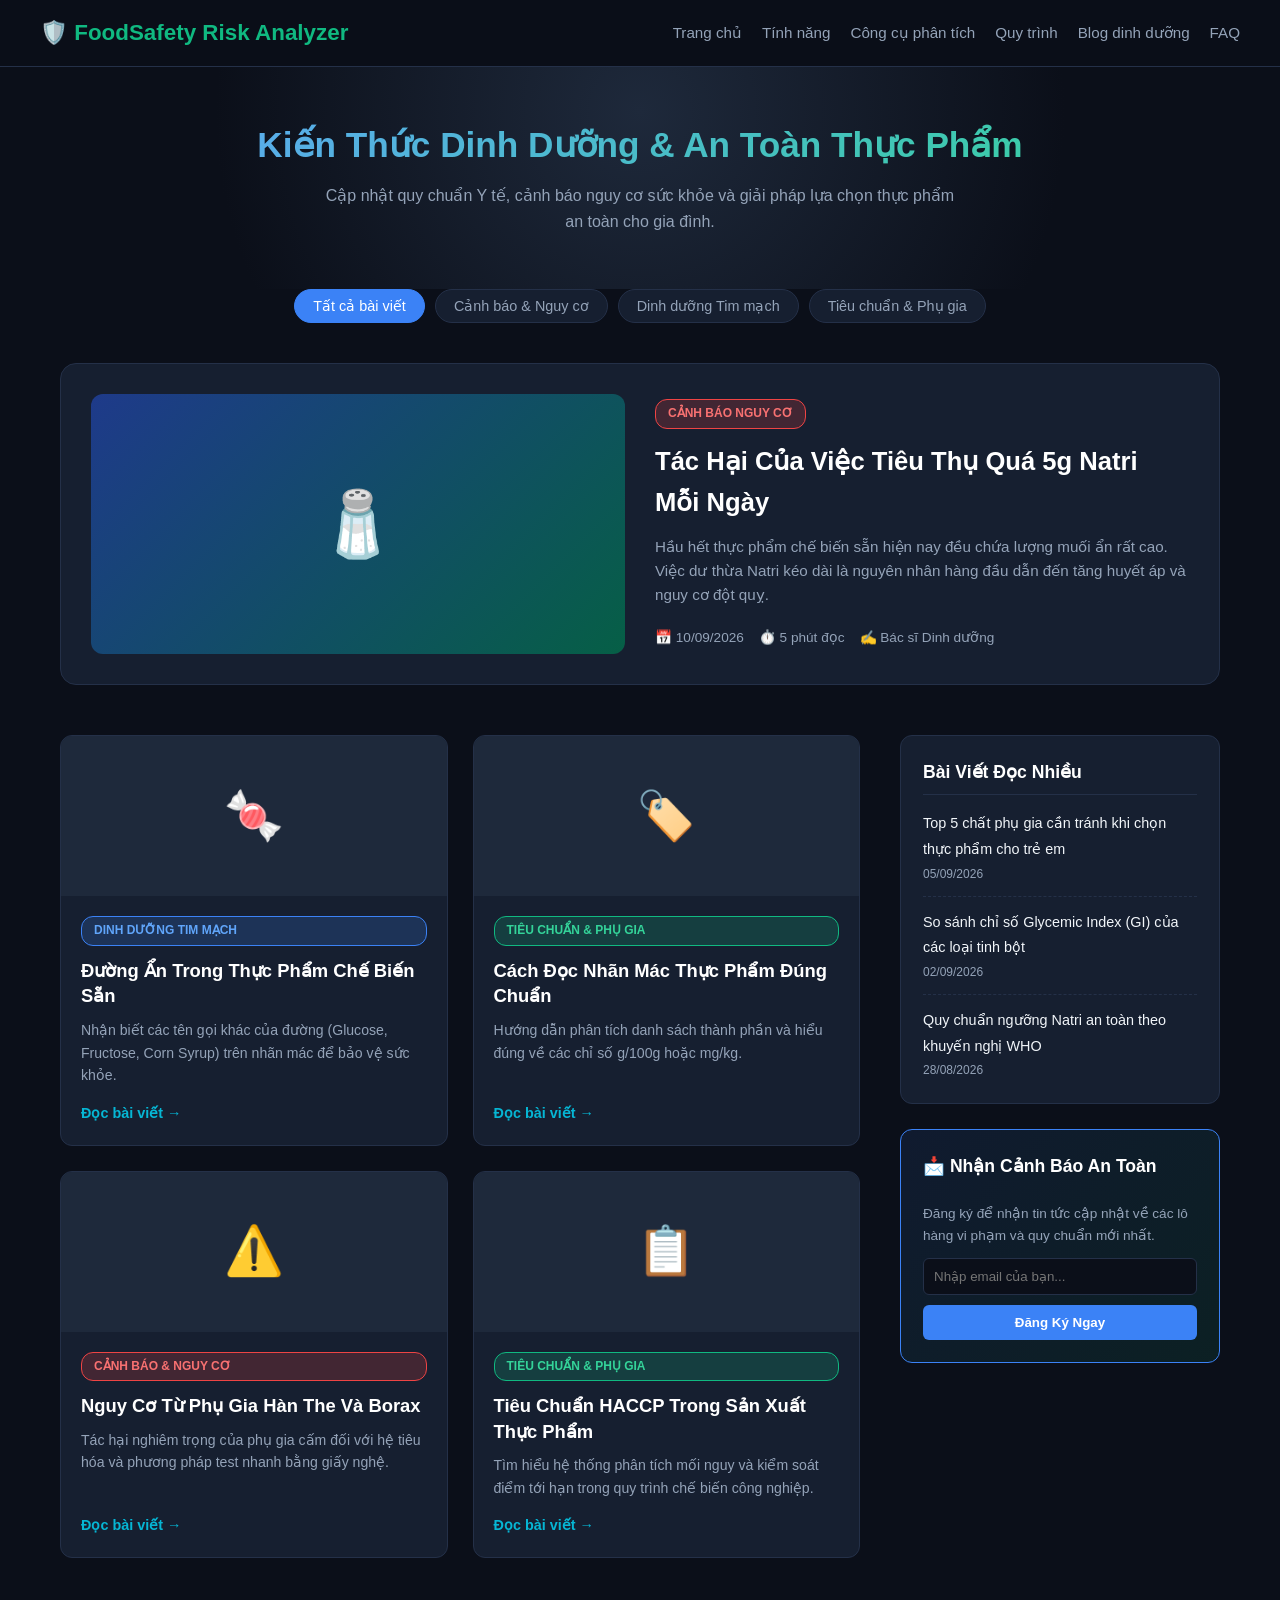
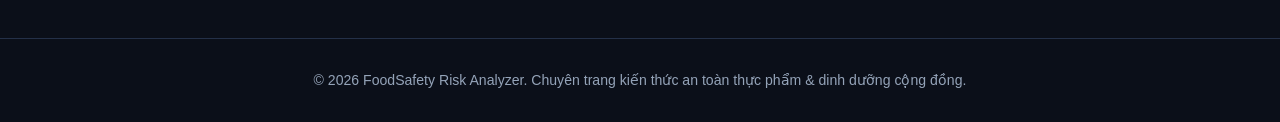
==== Blog.html @ 4630793d "feat: add main HTML structure for Food Safety & Health Risk Analyzer with styling and chatbot integr" ====
<!DOCTYPE html>
<html lang="vi">
<head>
  <meta charset="UTF-8">
  <meta name="viewport" content="width=device-width, initial-scale=1.0">
  <title>Blog Dinh Dưỡng & An Toàn Thực Phẩm</title>
  <style>
    /* RESET & VARS */
    * { margin: 0; padding: 0; box-sizing: border-box; font-family: 'Segoe UI', Tahoma, Geneva, Verdana, sans-serif; }
    :root {
      --bg-main: #0b0f19;
      --bg-card: #161f30;
      --bg-hover: #1e293b;
      --accent-blue: #3b82f6;
      --accent-green: #10b981;
      --accent-cyan: #06b6d4;
      --accent-orange: #f59e0b;
      --text-light: #f1f5f9;
      --text-dim: #94a3b8;
      --border-color: #243048;
    }

    body {
      background-color: var(--bg-main);
      color: var(--text-light);
      line-height: 1.6;
    }

    .container {
      max-width: 1200px;
      margin: 0 auto;
      padding: 0 20px;
    }

    /* HEADER */
        header {
            background: rgba(11, 15, 25, 0.9);
            border-bottom: 1px solid var(--border-color);
            position: sticky;
            top: 0;
            z-index: 100;
            backdrop-filter: blur(8px);
        }

        .nav-wrapper {
            display: flex;
            justify-content: space-between;
            align-items: center;
            padding: 15px 0;
        }

        .logo {
            font-size: 1.4rem;
            font-weight: 700;
            color: var(--accent-green);
            display: flex;
            align-items: center;
            gap: 8px;
        }

        .nav-links {
            display: flex;
            gap: 20px;
            list-style: none;
        }

        .nav-links a {
            color: var(--text-dim);
            text-decoration: none;
            font-size: 0.95rem;
            transition: color 0.3s;
        }

        .nav-links a:hover {
            color: var(--accent-cyan);
        }

    /* HERO */
    .blog-hero {
      text-align: center;
      padding: 50px 0 30px;
      background: radial-gradient(circle at 50% 20%, #1e293b 0%, var(--bg-main) 70%);
    }
    .blog-hero h1 {
      font-size: 2.2rem;
      margin-bottom: 10px;
      background: linear-gradient(135deg, #60a5fa, #34d399);
      -webkit-background-clip: text;
      -webkit-text-fill-color: transparent;
    }
    .blog-hero p {
      color: var(--text-dim);
      max-width: 650px;
      margin: 0 auto 25px;
    }

    /* CATEGORY FILTER */
    .filter-bar {
      display: flex;
      justify-content: center;
      gap: 10px;
      margin-bottom: 40px;
      flex-wrap: wrap;
    }
    .filter-btn {
      background: var(--bg-card);
      border: 1px solid var(--border-color);
      color: var(--text-dim);
      padding: 8px 18px;
      border-radius: 20px;
      cursor: pointer;
      font-size: 0.9rem;
      transition: all 0.3s;
    }
    .filter-btn:hover, .filter-btn.active {
      background: var(--accent-blue);
      color: #fff;
      border-color: var(--accent-blue);
    }

    /* FEATURED POST */
    .featured-post {
      background: var(--bg-card);
      border: 1px solid var(--border-color);
      border-radius: 16px;
      padding: 30px;
      margin-bottom: 50px;
      display: grid;
      grid-template-columns: 1fr 1fr;
      gap: 30px;
      align-items: center;
      transition: border-color 0.3s;
    }
    .featured-post:hover {
      border-color: var(--accent-cyan);
    }
    .featured-img {
      width: 100%;
      height: 260px;
      background: linear-gradient(135deg, #1e3a8a, #065f46);
      border-radius: 12px;
      display: flex;
      align-items: center;
      justify-content: center;
      font-size: 4rem;
    }
    .tag-badge {
      display: inline-block;
      padding: 4px 12px;
      border-radius: 12px;
      font-size: 0.75rem;
      font-weight: 700;
      text-transform: uppercase;
      margin-bottom: 12px;
    }
    .badge-red { background: rgba(239, 68, 68, 0.2); color: #f87171; border: 1px solid #ef4444; }
    .badge-green { background: rgba(16, 185, 129, 0.2); color: #34d399; border: 1px solid #10b981; }
    .badge-blue { background: rgba(59, 130, 246, 0.2); color: #60a5fa; border: 1px solid #3b82f6; }

    .featured-info h2 {
      font-size: 1.6rem;
      margin-bottom: 12px;
      color: #fff;
    }
    .featured-info p {
      color: var(--text-dim);
      font-size: 0.95rem;
      margin-bottom: 20px;
    }
    .post-meta {
      font-size: 0.85rem;
      color: var(--text-dim);
      display: flex;
      gap: 15px;
    }

    /* MAIN CONTENT LAYOUT */
    .blog-layout {
      display: grid;
      grid-template-columns: 2.5fr 1fr;
      gap: 40px;
      margin-bottom: 80px;
    }

    /* POSTS GRID */
    .posts-grid {
      display: grid;
      grid-template-columns: repeat(auto-fill, minmax(300px, 1fr));
      gap: 25px;
    }
    .post-card {
      background: var(--bg-card);
      border: 1px solid var(--border-color);
      border-radius: 12px;
      overflow: hidden;
      display: flex;
      flex-direction: column;
      transition: transform 0.3s, border-color 0.3s;
    }
    .post-card:hover {
      transform: translateY(-5px);
      border-color: var(--accent-cyan);
    }
    .post-thumb {
      height: 160px;
      background: #1e293b;
      display: flex;
      align-items: center;
      justify-content: center;
      font-size: 3rem;
    }
    .post-body {
      padding: 20px;
      display: flex;
      flex-direction: column;
      flex: 1;
    }
    .post-body h3 {
      font-size: 1.15rem;
      margin-bottom: 10px;
      color: #fff;
      line-height: 1.4;
    }
    .post-body p {
      color: var(--text-dim);
      font-size: 0.88rem;
      margin-bottom: 15px;
      flex: 1;
    }
    .btn-read {
      color: var(--accent-cyan);
      text-decoration: none;
      font-size: 0.9rem;
      font-weight: 600;
      display: inline-flex;
      align-items: center;
      gap: 5px;
    }
    .btn-read:hover { text-decoration: underline; }

    /* SIDEBAR */
    .sidebar-widget {
      background: var(--bg-card);
      border: 1px solid var(--border-color);
      border-radius: 12px;
      padding: 22px;
      margin-bottom: 25px;
    }
    .widget-title {
      font-size: 1.1rem;
      color: #fff;
      margin-bottom: 15px;
      padding-bottom: 8px;
      border-bottom: 1px solid var(--border-color);
    }
    .recent-list {
      list-style: none;
    }
    .recent-list li {
      margin-bottom: 12px;
      padding-bottom: 12px;
      border-bottom: 1px dashed var(--border-color);
    }
    .recent-list li:last-child { border: none; margin: 0; padding: 0; }
    .recent-list a {
      color: var(--text-light);
      text-decoration: none;
      font-size: 0.9rem;
      transition: color 0.2s;
    }
    .recent-list a:hover { color: var(--accent-cyan); }
    .recent-date {
      font-size: 0.75rem;
      color: var(--text-dim);
      display: block;
      margin-top: 3px;
    }

    /* NEWSLETTER BOX */
    .newsletter-box {
      background: linear-gradient(135deg, rgba(59, 130, 246, 0.1), rgba(16, 185, 129, 0.1));
      border: 1px solid var(--accent-blue);
    }
    .newsletter-input {
      width: 100%;
      padding: 10px;
      background: var(--bg-main);
      border: 1px solid var(--border-color);
      border-radius: 6px;
      color: #fff;
      margin-bottom: 10px;
      outline: none;
    }
    .btn-submit {
      width: 100%;
      background: var(--accent-blue);
      color: #fff;
      border: none;
      padding: 10px;
      border-radius: 6px;
      font-weight: 600;
      cursor: pointer;
    }

    /* FOOTER */
    footer {
      border-top: 1px solid var(--border-color);
      padding: 30px 0;
      text-align: center;
      color: var(--text-dim);
      font-size: 0.88rem;
    }

    /* RESPONSIVE */
    @media (max-width: 900px) {
      .featured-post { grid-template-columns: 1fr; }
      .blog-layout { grid-template-columns: 1fr; }
    }
  </style>
</head>
<body>

  <!-- HEADER -->
    <header>
        <div class="container nav-wrapper">
            <div class="logo">
                🛡️ FoodSafety Risk Analyzer
            </div>
            <ul class="nav-links">
                <li><a href="./Trangchu.html">Trang chủ</a></li>
                <li><a href="./Trangchu.html#tinh-nang">Tính năng</a></li>
                <li><a href="./Phantich.html">Công cụ phân tích</a></li>
                <li><a href="./Trangchu.html#quy-trinh">Quy trình</a></li>
                <li><a href="./blog.html">Blog dinh dưỡng</a></li>
                <li><a href="./Trangchu.html#faq">FAQ</a></li>
            </ul>
        </div>
    </header>

  <main class="container">

    <!-- HERO -->
    <section class="blog-hero">
      <h1>Kiến Thức Dinh Dưỡng & An Toàn Thực Phẩm</h1>
      <p>Cập nhật quy chuẩn Y tế, cảnh báo nguy cơ sức khỏe và giải pháp lựa chọn thực phẩm an toàn cho gia đình.</p>
    </section>

    <!-- FILTER BAR -->
    <div class="filter-bar">
      <button class="filter-btn active" onclick="filterCategory('all', this)">Tất cả bài viết</button>
      <button class="filter-btn" onclick="filterCategory('canh-bao', this)">Cảnh báo & Nguy cơ</button>
      <button class="filter-btn" onclick="filterCategory('dinh-duong', this)">Dinh dưỡng Tim mạch</button>
      <button class="filter-btn" onclick="filterCategory('tieu-chuan', this)">Tiêu chuẩn & Phụ gia</button>
    </div>

    <!-- FEATURED POST -->
    <div class="featured-post">
      <div class="featured-img">🧂</div>
      <div class="featured-info">
        <span class="tag-badge badge-red">Cảnh Báo Nguy Cơ</span>
        <h2>Tác Hại Của Việc Tiêu Thụ Quá 5g Natri Mỗi Ngày</h2>
        <p>Hầu hết thực phẩm chế biến sẵn hiện nay đều chứa lượng muối ẩn rất cao. Việc dư thừa Natri kéo dài là nguyên nhân hàng đầu dẫn đến tăng huyết áp và nguy cơ đột quỵ.</p>
        <div class="post-meta">
          <span>📅 10/09/2026</span>
          <span>⏱️ 5 phút đọc</span>
          <span>✍️ Bác sĩ Dinh dưỡng</span>
        </div>
      </div>
    </div>

    <!-- MAIN BLOG LAYOUT -->
    <div class="blog-layout">

      <!-- LEFT: POSTS GRID -->
      <div class="posts-grid" id="postsContainer">

        <article class="post-card" data-category="dinh-duong">
          <div class="post-thumb">🍬</div>
          <div class="post-body">
            <span class="tag-badge badge-blue">Dinh dưỡng Tim mạch</span>
            <h3>Đường Ẩn Trong Thực Phẩm Chế Biến Sẵn</h3>
            <p>Nhận biết các tên gọi khác của đường (Glucose, Fructose, Corn Syrup) trên nhãn mác để bảo vệ sức khỏe.</p>
            <a href="#" class="btn-read">Đọc bài viết →</a>
          </div>
        </article>

        <article class="post-card" data-category="tieu-chuan">
          <div class="post-thumb">🏷️</div>
          <div class="post-body">
            <span class="tag-badge badge-green">Tiêu chuẩn & Phụ gia</span>
            <h3>Cách Đọc Nhãn Mác Thực Phẩm Đúng Chuẩn</h3>
            <p>Hướng dẫn phân tích danh sách thành phần và hiểu đúng về các chỉ số g/100g hoặc mg/kg.</p>
            <a href="#" class="btn-read">Đọc bài viết →</a>
          </div>
        </article>

        <article class="post-card" data-category="canh-bao">
          <div class="post-thumb">⚠️</div>
          <div class="post-body">
            <span class="tag-badge badge-red">Cảnh báo & Nguy cơ</span>
            <h3>Nguy Cơ Từ Phụ Gia Hàn The Và Borax</h3>
            <p>Tác hại nghiêm trọng của phụ gia cấm đối với hệ tiêu hóa và phương pháp test nhanh bằng giấy nghệ.</p>
            <a href="#" class="btn-read">Đọc bài viết →</a>
          </div>
        </article>

        <article class="post-card" data-category="tieu-chuan">
          <div class="post-thumb">📋</div>
          <div class="post-body">
            <span class="tag-badge badge-green">Tiêu chuẩn & Phụ gia</span>
            <h3>Tiêu Chuẩn HACCP Trong Sản Xuất Thực Phẩm</h3>
            <p>Tìm hiểu hệ thống phân tích mối nguy và kiểm soát điểm tới hạn trong quy trình chế biến công nghiệp.</p>
            <a href="#" class="btn-read">Đọc bài viết →</a>
          </div>
        </article>

      </div>

      <!-- RIGHT: SIDEBAR -->
      <aside>
        
        <!-- WIDGET 1: POPULAR POSTS -->
        <div class="sidebar-widget">
          <h3 class="widget-title">Bài Viết Đọc Nhiều</h3>
          <ul class="recent-list">
            <li>
              <a href="#">Top 5 chất phụ gia cần tránh khi chọn thực phẩm cho trẻ em</a>
              <span class="recent-date">05/09/2026</span>
            </li>
            <li>
              <a href="#">So sánh chỉ số Glycemic Index (GI) của các loại tinh bột</a>
              <span class="recent-date">02/09/2026</span>
            </li>
            <li>
              <a href="#">Quy chuẩn ngưỡng Natri an toàn theo khuyến nghị WHO</a>
              <span class="recent-date">28/08/2026</span>
            </li>
          </ul>
        </div>

        <!-- WIDGET 2: NEWSLETTER -->
        <div class="sidebar-widget newsletter-box">
          <h3 class="widget-title" style="border:none;">📩 Nhận Cảnh Báo An Toàn</h3>
          <p style="font-size: 0.85rem; color: var(--text-dim); margin-bottom: 12px;">Đăng ký để nhận tin tức cập nhật về các lô hàng vi phạm và quy chuẩn mới nhất.</p>
          <input type="email" class="newsletter-input" placeholder="Nhập email của bạn...">
          <button class="btn-submit" onclick="alert('Đã đăng ký nhận tin thành công!')">Đăng Ký Ngay</button>
        </div>

      </aside>

    </div>

  </main>

  <!-- FOOTER -->
  <footer>
    <div class="container">
      &copy; 2026 FoodSafety Risk Analyzer. Chuyên trang kiến thức an toàn thực phẩm & dinh dưỡng cộng đồng.
    </div>
  </footer>

  <!-- SCRIPT FILTER -->
  <script>
    function filterCategory(category, btnElement) {
      // Update active button state
      const buttons = document.querySelectorAll('.filter-btn');
      buttons.forEach(btn => btn.classList.remove('active'));
      btnElement.classList.add('active');

      // Filter posts
      const posts = document.querySelectorAll('.post-card');
      posts.forEach(post => {
        if (category === 'all' || post.getAttribute('data-category') === category) {
          post.style.display = 'flex';
        } else {
          post.style.display = 'none';
        }
      });
    }
  </script>

</body>
</html>
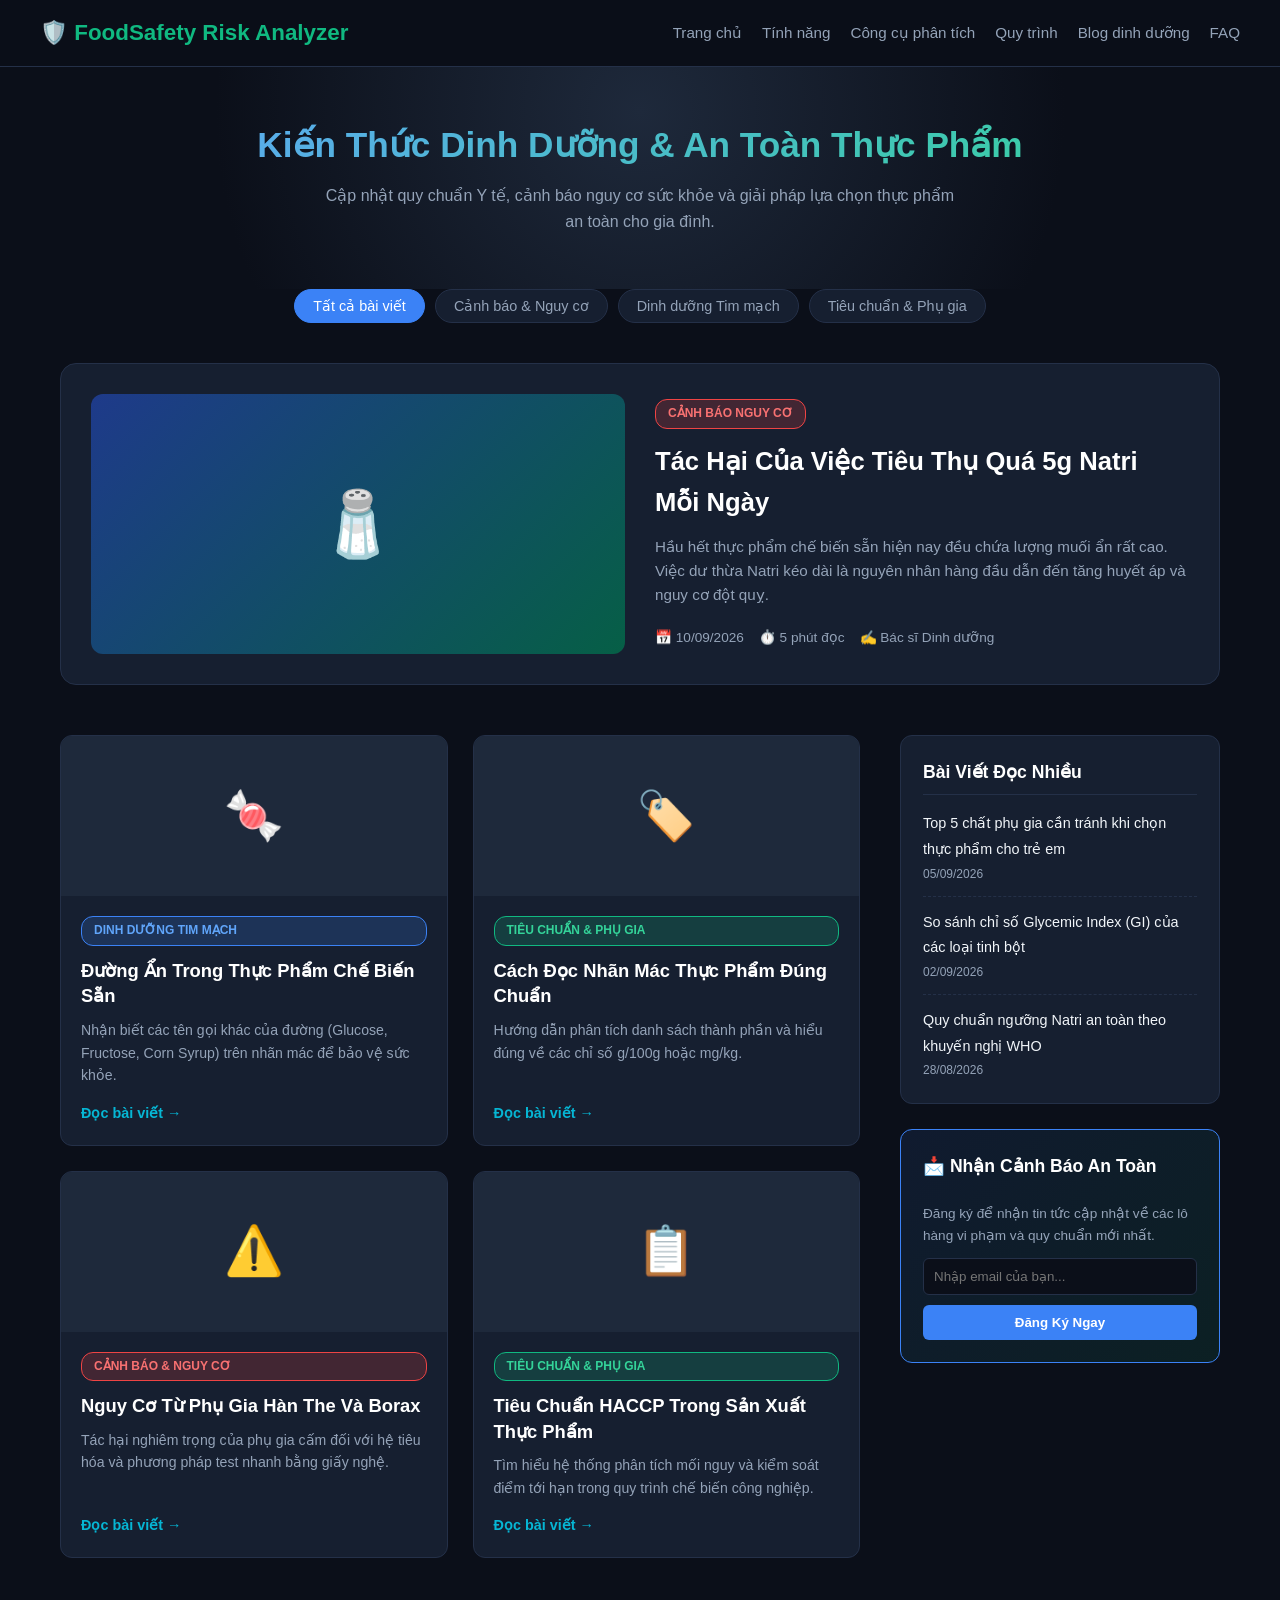
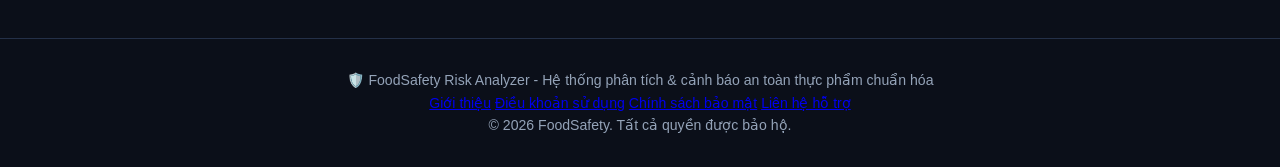
==== commit 16598644: "Refactor HTML structure and styles; implement reusable web components for header and footer; add cha" ====
--- a/Blog.html
+++ b/Blog.html
@@ -4,77 +4,8 @@
   <meta charset="UTF-8">
   <meta name="viewport" content="width=device-width, initial-scale=1.0">
   <title>Blog Dinh Dưỡng & An Toàn Thực Phẩm</title>
+  <link rel="stylesheet" href="style.css">
   <style>
-    /* RESET & VARS */
-    * { margin: 0; padding: 0; box-sizing: border-box; font-family: 'Segoe UI', Tahoma, Geneva, Verdana, sans-serif; }
-    :root {
-      --bg-main: #0b0f19;
-      --bg-card: #161f30;
-      --bg-hover: #1e293b;
-      --accent-blue: #3b82f6;
-      --accent-green: #10b981;
-      --accent-cyan: #06b6d4;
-      --accent-orange: #f59e0b;
-      --text-light: #f1f5f9;
-      --text-dim: #94a3b8;
-      --border-color: #243048;
-    }
-
-    body {
-      background-color: var(--bg-main);
-      color: var(--text-light);
-      line-height: 1.6;
-    }
-
-    .container {
-      max-width: 1200px;
-      margin: 0 auto;
-      padding: 0 20px;
-    }
-
-    /* HEADER */
-        header {
-            background: rgba(11, 15, 25, 0.9);
-            border-bottom: 1px solid var(--border-color);
-            position: sticky;
-            top: 0;
-            z-index: 100;
-            backdrop-filter: blur(8px);
-        }
-
-        .nav-wrapper {
-            display: flex;
-            justify-content: space-between;
-            align-items: center;
-            padding: 15px 0;
-        }
-
-        .logo {
-            font-size: 1.4rem;
-            font-weight: 700;
-            color: var(--accent-green);
-            display: flex;
-            align-items: center;
-            gap: 8px;
-        }
-
-        .nav-links {
-            display: flex;
-            gap: 20px;
-            list-style: none;
-        }
-
-        .nav-links a {
-            color: var(--text-dim);
-            text-decoration: none;
-            font-size: 0.95rem;
-            transition: color 0.3s;
-        }
-
-        .nav-links a:hover {
-            color: var(--accent-cyan);
-        }
-
     /* HERO */
     .blog-hero {
       text-align: center;
@@ -320,22 +251,8 @@
 </head>
 <body>
 
-  <!-- HEADER -->
-    <header>
-        <div class="container nav-wrapper">
-            <div class="logo">
-                🛡️ FoodSafety Risk Analyzer
-            </div>
-            <ul class="nav-links">
-                <li><a href="./Trangchu.html">Trang chủ</a></li>
-                <li><a href="./Trangchu.html#tinh-nang">Tính năng</a></li>
-                <li><a href="./Phantich.html">Công cụ phân tích</a></li>
-                <li><a href="./Trangchu.html#quy-trinh">Quy trình</a></li>
-                <li><a href="./blog.html">Blog dinh dưỡng</a></li>
-                <li><a href="./Trangchu.html#faq">FAQ</a></li>
-            </ul>
-        </div>
-    </header>
+    <!-- HEADER -->
+    <app-header></app-header>
 
   <main class="container">
 
@@ -453,11 +370,7 @@
   </main>
 
   <!-- FOOTER -->
-  <footer>
-    <div class="container">
-      &copy; 2026 FoodSafety Risk Analyzer. Chuyên trang kiến thức an toàn thực phẩm & dinh dưỡng cộng đồng.
-    </div>
-  </footer>
+  <app-footer></app-footer>
 
   <!-- SCRIPT FILTER -->
   <script>
@@ -478,6 +391,6 @@
       });
     }
   </script>
-
+  <script src="main.js"></script>
 </body>
 </html>
--- a/style.css
+++ b/style.css
@@ -0,0 +1,118 @@
+/* RESET & VARS */
+* {
+    margin: 0;
+    padding: 0;
+    box-sizing: border-box;
+    font-family: 'Segoe UI', Tahoma, Geneva, Verdana, sans-serif;
+}
+
+:root {
+    --bg-main: #0b0f19;
+    --bg-card: #161f30;
+    --bg-hover: #1e293b;
+    --accent-blue: #3b82f6;
+    --accent-green: #10b981;
+    --accent-cyan: #06b6d4;
+    --accent-orange: #f59e0b;
+    --text-light: #f1f5f9;
+    --text-dim: #94a3b8;
+    --border-color: #243048;
+}
+
+body {
+    background-color: var(--bg-main);
+    color: var(--text-light);
+    line-height: 1.6;
+}
+
+.container {
+    max-width: 1200px;
+    margin: 0 auto;
+    padding: 0 20px;
+}
+
+/* HEADER */
+header {
+    background: rgba(11, 15, 25, 0.9);
+    border-bottom: 1px solid var(--border-color);
+    position: sticky;
+    top: 0;
+    z-index: 100;
+    backdrop-filter: blur(8px);
+}
+
+.nav-wrapper {
+    display: flex;
+    justify-content: space-between;
+    align-items: center;
+    padding: 15px 0;
+}
+
+.logo {
+    font-size: 1.4rem;
+    font-weight: 700;
+    color: var(--accent-green);
+    display: flex;
+    align-items: center;
+    gap: 8px;
+}
+
+.nav-links {
+    display: flex;
+    gap: 20px;
+    list-style: none;
+}
+
+.nav-links a {
+    color: var(--text-dim);
+    text-decoration: none;
+    font-size: 0.95rem;
+    transition: color 0.3s;
+}
+
+.nav-links a:hover {
+    color: var(--accent-cyan);
+}
+
+.menu-btn {
+    display: none;
+    background: none;
+    border: none;
+    color: var(--text-light);
+    font-size: 1.5rem;
+    cursor: pointer;
+}
+
+/* RESPONSIVE HEADER */
+@media (max-width: 768px) {
+    .menu-btn {
+        display: block;
+    }
+    .nav-links {
+        display: none;
+        flex-direction: column;
+        position: absolute;
+        top: 100%;
+        left: 0;
+        width: 100%;
+        background: rgba(11, 15, 25, 0.95);
+        padding: 20px 0;
+        text-align: center;
+        border-bottom: 1px solid var(--border-color);
+        backdrop-filter: blur(8px);
+    }
+    .nav-links.active {
+        display: flex;
+    }
+}
+
+/* PRINT STYLES */
+@media print {
+    app-header, app-footer, .no-print {
+        display: none !important;
+    }
+    body {
+        background: #ffffff !important;
+        color: #000000 !important;
+    }
+}
